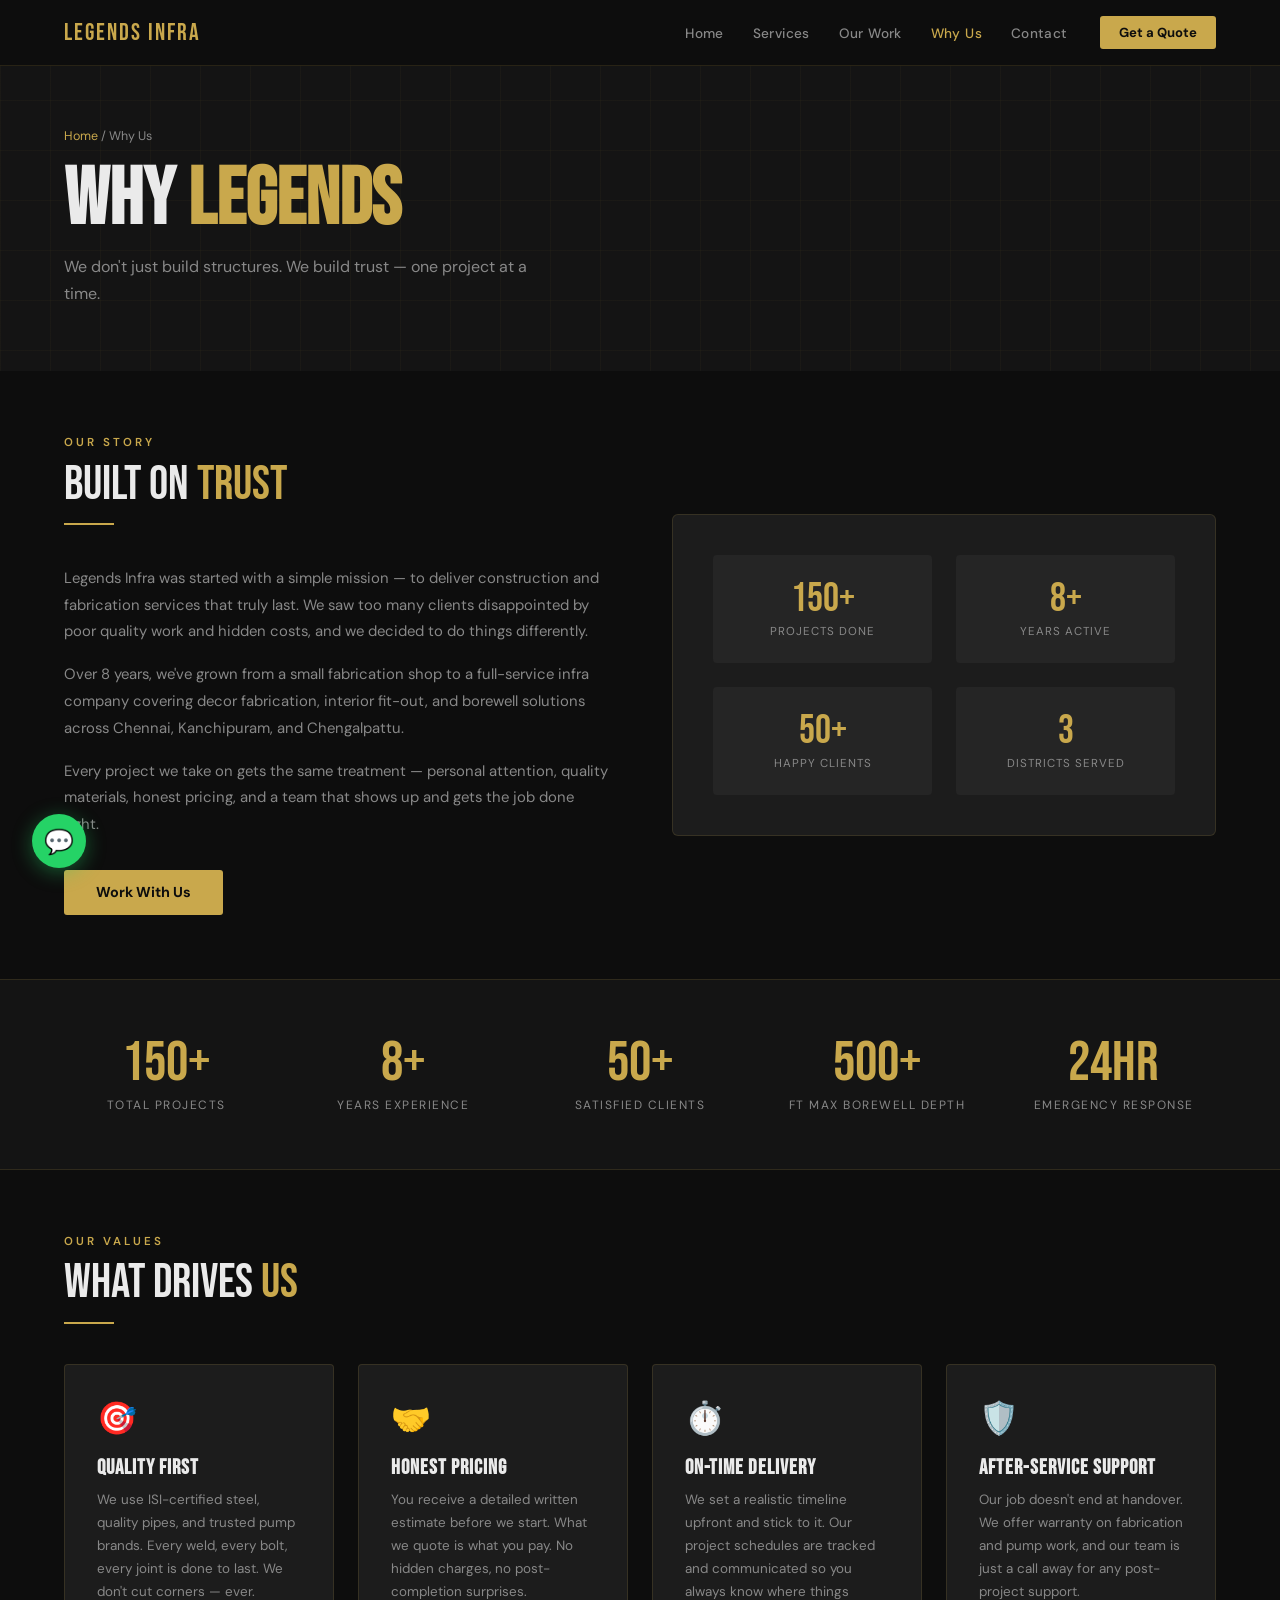
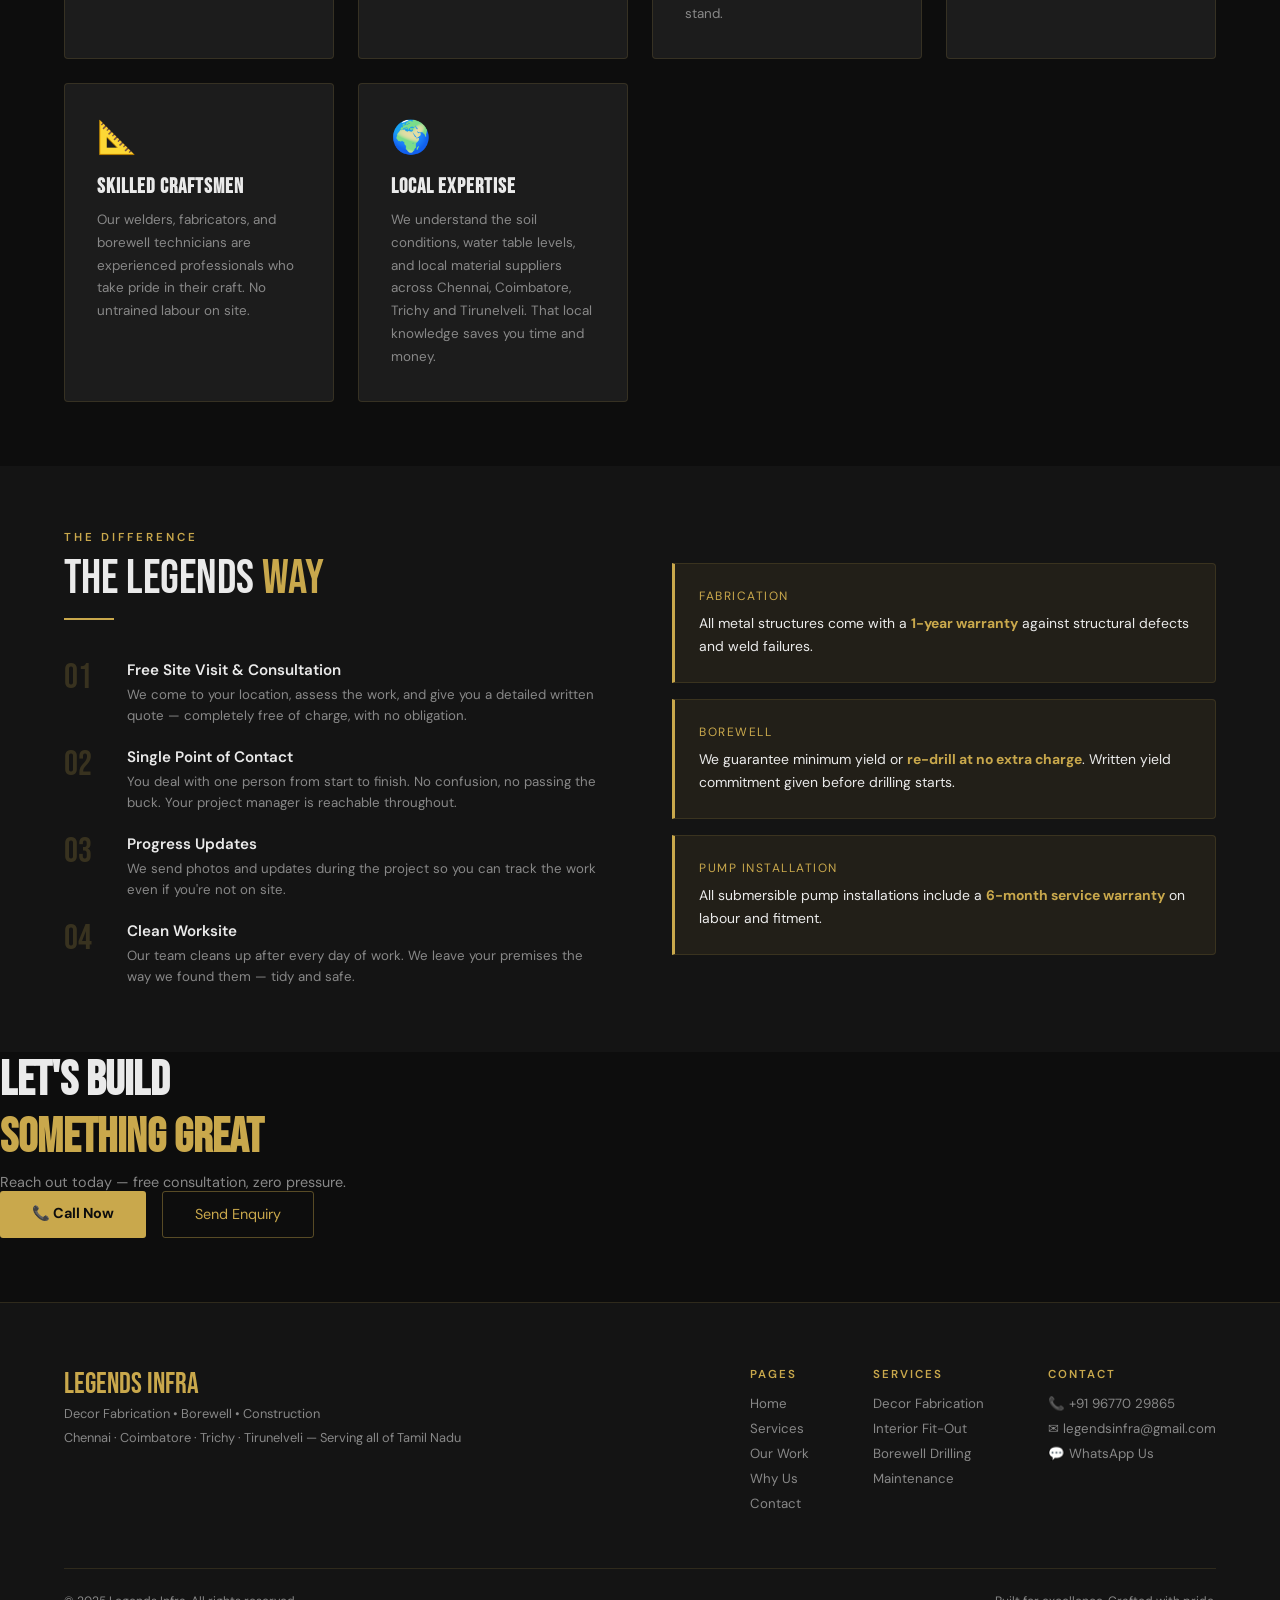
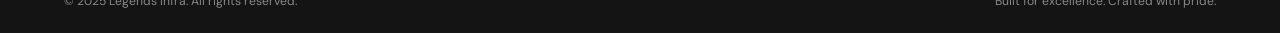
==== about.html @ a6a4c2f5 "Add files via upload" ====
<!DOCTYPE html>
<html lang="en">
<head>
<meta charset="UTF-8"/>
<meta name="viewport" content="width=device-width,initial-scale=1.0"/>
<title>Why Us – Legends Infra</title>
<link rel="stylesheet" href="style.css"/>
<style>
.story-grid { display:grid;grid-template-columns:1fr 1fr;gap:4rem;align-items:center; }
.story-text p { font-size:.93rem;color:var(--muted);line-height:1.8;margin-bottom:1rem; }
.stats-band { background:var(--dark2);border-top:1px solid var(--border);border-bottom:1px solid var(--border);padding:3.5rem 5%; }
.stats-row { display:grid;grid-template-columns:repeat(auto-fit,minmax(160px,1fr));gap:2rem; }
.stat-box { text-align:center; }
.stat-box .num { font-family:'Bebas Neue',sans-serif;font-size:3.5rem;color:var(--gold);line-height:1; }
.stat-box .lbl { font-size:.75rem;color:var(--muted);text-transform:uppercase;letter-spacing:1.5px;margin-top:.3rem; }
.values-grid { display:grid;grid-template-columns:repeat(auto-fit,minmax(240px,1fr));gap:1.5rem; }
.value-card { background:var(--dark3);border:1px solid var(--border);border-radius:4px;padding:2rem; }
.value-icon { font-size:2rem;margin-bottom:1rem; }
.value-card h3 { font-family:'Bebas Neue',sans-serif;font-size:1.3rem;letter-spacing:1px;margin-bottom:.6rem; }
.value-card p { font-size:.84rem;color:var(--muted);line-height:1.7; }
.features-list { display:grid;gap:1.2rem; }
.feat-row { display:flex;gap:1.2rem;align-items:flex-start; }
.feat-num { font-family:'Bebas Neue',sans-serif;font-size:2.2rem;color:rgba(201,168,76,.2);line-height:1;min-width:44px; }
.feat-text h4 { font-size:.95rem;font-weight:600;margin-bottom:.25rem; }
.feat-text p { font-size:.83rem;color:var(--muted);line-height:1.65; }
.story-visual { background:var(--dark3);border:1px solid var(--border);padding:2.5rem;border-radius:6px;display:grid;grid-template-columns:1fr 1fr;gap:1.5rem; }
.metric-block { background:var(--dark4);border-radius:4px;padding:1.5rem 1rem;text-align:center; }
.metric-block .m-num { font-family:'Bebas Neue',sans-serif;font-size:2.5rem;color:var(--gold);line-height:1; }
.metric-block .m-lbl { font-size:.72rem;color:var(--muted);text-transform:uppercase;letter-spacing:1px;margin-top:.3rem; }
.team-grid { display:grid;grid-template-columns:repeat(auto-fit,minmax(200px,1fr));gap:1.5rem; }
.team-card { background:var(--dark3);border:1px solid var(--border);padding:2rem;border-radius:4px;text-align:center; }
.team-av { width:60px;height:60px;border-radius:50%;background:rgba(201,168,76,.15);display:flex;align-items:center;justify-content:center;font-size:1.6rem;margin:0 auto 1rem; }
.team-card h3 { font-size:.95rem;font-weight:600;margin-bottom:.2rem; }
.team-card p { font-size:.8rem;color:var(--muted); }
@media(max-width:768px) {
  .story-grid { grid-template-columns:1fr; }
}
</style>
</head>
<body>
<div class="page-banner">
  <div class="page-banner-content reveal">
    <div class="breadcrumb"><a href="index.html">Home</a> / Why Us</div>
    <h1>WHY <span>LEGENDS</span></h1>
    <p>We don't just build structures. We build trust — one project at a time.</p>
  </div>
</div>

<!-- STORY -->
<section>
  <div class="story-grid reveal">
    <div class="story-text">
      <div class="section-label">Our Story</div>
      <div class="section-title">BUILT ON <span>TRUST</span></div>
      <div class="divider"></div>
      <p>Legends Infra was started with a simple mission — to deliver construction and fabrication services that truly last. We saw too many clients disappointed by poor quality work and hidden costs, and we decided to do things differently.</p>
      <p>Over 8 years, we've grown from a small fabrication shop to a full-service infra company covering decor fabrication, interior fit-out, and borewell solutions across Chennai, Kanchipuram, and Chengalpattu.</p>
      <p>Every project we take on gets the same treatment — personal attention, quality materials, honest pricing, and a team that shows up and gets the job done right.</p>
      <a href="contact.html" class="btn-gold" style="margin-top:1rem">Work With Us</a>
    </div>
    <div class="story-visual">
      <div class="metric-block"><div class="m-num">150+</div><div class="m-lbl">Projects Done</div></div>
      <div class="metric-block"><div class="m-num">8+</div><div class="m-lbl">Years Active</div></div>
      <div class="metric-block"><div class="m-num">50+</div><div class="m-lbl">Happy Clients</div></div>
      <div class="metric-block"><div class="m-num">3</div><div class="m-lbl">Districts Served</div></div>
    </div>
  </div>
</section>

<!-- STATS BAND -->
<div class="stats-band reveal">
  <div class="stats-row">
    <div class="stat-box"><div class="num">150+</div><div class="lbl">Total Projects</div></div>
    <div class="stat-box"><div class="num">8+</div><div class="lbl">Years Experience</div></div>
    <div class="stat-box"><div class="num">50+</div><div class="lbl">Satisfied Clients</div></div>
    <div class="stat-box"><div class="num">500+</div><div class="lbl">Ft Max Borewell Depth</div></div>
    <div class="stat-box"><div class="num">24hr</div><div class="lbl">Emergency Response</div></div>
  </div>
</div>

<!-- VALUES -->
<section>
  <div class="reveal">
    <div class="section-label">Our Values</div>
    <div class="section-title">WHAT DRIVES <span>US</span></div>
    <div class="divider"></div>
  </div>
  <div class="values-grid reveal">
    <div class="value-card">
      <div class="value-icon">🎯</div>
      <h3>Quality First</h3>
      <p>We use ISI-certified steel, quality pipes, and trusted pump brands. Every weld, every bolt, every joint is done to last. We don't cut corners — ever.</p>
    </div>
    <div class="value-card">
      <div class="value-icon">🤝</div>
      <h3>Honest Pricing</h3>
      <p>You receive a detailed written estimate before we start. What we quote is what you pay. No hidden charges, no post-completion surprises.</p>
    </div>
    <div class="value-card">
      <div class="value-icon">⏱️</div>
      <h3>On-Time Delivery</h3>
      <p>We set a realistic timeline upfront and stick to it. Our project schedules are tracked and communicated so you always know where things stand.</p>
    </div>
    <div class="value-card">
      <div class="value-icon">🛡️</div>
      <h3>After-Service Support</h3>
      <p>Our job doesn't end at handover. We offer warranty on fabrication and pump work, and our team is just a call away for any post-project support.</p>
    </div>
    <div class="value-card">
      <div class="value-icon">📐</div>
      <h3>Skilled Craftsmen</h3>
      <p>Our welders, fabricators, and borewell technicians are experienced professionals who take pride in their craft. No untrained labour on site.</p>
    </div>
    <div class="value-card">
      <div class="value-icon">🌍</div>
      <h3>Local Expertise</h3>
      <p>We understand the soil conditions, water table levels, and local material suppliers across Chennai, Coimbatore, Trichy and Tirunelveli. That local knowledge saves you time and money.</p>
    </div>
  </div>
</section>

<!-- WHY US NUMBERED -->
<section style="background:var(--dark2)">
  <div class="story-grid reveal">
    <div>
      <div class="section-label">The Difference</div>
      <div class="section-title">THE LEGENDS <span>WAY</span></div>
      <div class="divider"></div>
      <div class="features-list">
        <div class="feat-row"><div class="feat-num">01</div><div class="feat-text"><h4>Free Site Visit & Consultation</h4><p>We come to your location, assess the work, and give you a detailed written quote — completely free of charge, with no obligation.</p></div></div>
        <div class="feat-row"><div class="feat-num">02</div><div class="feat-text"><h4>Single Point of Contact</h4><p>You deal with one person from start to finish. No confusion, no passing the buck. Your project manager is reachable throughout.</p></div></div>
        <div class="feat-row"><div class="feat-num">03</div><div class="feat-text"><h4>Progress Updates</h4><p>We send photos and updates during the project so you can track the work even if you're not on site.</p></div></div>
        <div class="feat-row"><div class="feat-num">04</div><div class="feat-text"><h4>Clean Worksite</h4><p>Our team cleans up after every day of work. We leave your premises the way we found them — tidy and safe.</p></div></div>
      </div>
    </div>
    <div style="display:flex;flex-direction:column;gap:1rem;justify-content:center">
      <div style="background:rgba(201,168,76,.08);border:1px solid var(--border);border-left:3px solid var(--gold);padding:1.5rem;border-radius:0 4px 4px 0">
        <div style="font-size:.75rem;color:var(--gold);text-transform:uppercase;letter-spacing:1.5px;margin-bottom:.5rem">Fabrication</div>
        <p style="font-size:.87rem;color:var(--text);line-height:1.65">All metal structures come with a <strong style="color:var(--gold)">1-year warranty</strong> against structural defects and weld failures.</p>
      </div>
      <div style="background:rgba(201,168,76,.08);border:1px solid var(--border);border-left:3px solid var(--gold);padding:1.5rem;border-radius:0 4px 4px 0">
        <div style="font-size:.75rem;color:var(--gold);text-transform:uppercase;letter-spacing:1.5px;margin-bottom:.5rem">Borewell</div>
        <p style="font-size:.87rem;color:var(--text);line-height:1.65">We guarantee minimum yield or <strong style="color:var(--gold)">re-drill at no extra charge</strong>. Written yield commitment given before drilling starts.</p>
      </div>
      <div style="background:rgba(201,168,76,.08);border:1px solid var(--border);border-left:3px solid var(--gold);padding:1.5rem;border-radius:0 4px 4px 0">
        <div style="font-size:.75rem;color:var(--gold);text-transform:uppercase;letter-spacing:1.5px;margin-bottom:.5rem">Pump Installation</div>
        <p style="font-size:.87rem;color:var(--text);line-height:1.65">All submersible pump installations include a <strong style="color:var(--gold)">6-month service warranty</strong> on labour and fitment.</p>
      </div>
    </div>
  </div>
</section>

<div class="cta-band reveal">
  <div>
    <h2 style="font-family:'Bebas Neue',sans-serif;font-size:clamp(1.8rem,4vw,3rem)">LET'S BUILD<br><span style="color:var(--gold)">SOMETHING GREAT</span></h2>
    <p style="font-size:.9rem;color:var(--muted);margin-top:.4rem">Reach out today — free consultation, zero pressure.</p>
  </div>
  <div style="display:flex;gap:1rem;flex-wrap:wrap">
    <a href="tel:+919677029865" class="btn-gold">📞 Call Now</a>
    <a href="contact.html" class="btn-outline">Send Enquiry</a>
  </div>
</div>

<a href="https://wa.me/919677029865" class="wa-float" target="_blank">💬</a>
<script src="shared.js"></script>
</body>
</html>
---- style.css ----
/* style.css – Legends Infra shared styles */
@import url('https://fonts.googleapis.com/css2?family=Bebas+Neue&family=DM+Sans:wght@300;400;500;600&display=swap');

:root {
  --gold: #C9A84C;
  --gold-l: #F0D080;
  --dark: #0D0D0D;
  --dark2: #141414;
  --dark3: #1C1C1C;
  --dark4: #252525;
  --text: #EAEAEA;
  --muted: #888;
  --border: rgba(201,168,76,0.15);
  --border-h: rgba(201,168,76,0.4);
}

* { margin:0; padding:0; box-sizing:border-box; }
html { scroll-behavior:smooth; }
body { background:var(--dark); color:var(--text); font-family:'DM Sans',sans-serif; overflow-x:hidden; }

/* NAV */
nav {
  position:fixed; top:0; left:0; right:0; z-index:200;
  display:flex; align-items:center; gap:2rem;
  padding:1rem 5%;
  background:rgba(13,13,13,0.95);
  backdrop-filter:blur(12px);
  border-bottom:1px solid var(--border);
}
.nav-logo { font-family:'Bebas Neue',sans-serif; font-size:1.5rem; color:var(--gold); letter-spacing:2px; text-decoration:none; margin-right:auto; }
.nav-links { display:flex; gap:1.8rem; list-style:none; }
.nav-links a { color:var(--muted); text-decoration:none; font-size:0.85rem; font-weight:500; letter-spacing:0.4px; transition:color .3s; }
.nav-links a:hover, .nav-links a.active { color:var(--gold); }
.nav-cta { background:var(--gold); color:var(--dark); padding:.5rem 1.2rem; border-radius:3px; font-size:0.82rem; font-weight:700; text-decoration:none; white-space:nowrap; transition:background .3s; }
.nav-cta:hover { background:var(--gold-l); }
.hamburger { display:none; background:none; border:none; color:var(--gold); font-size:1.4rem; cursor:pointer; margin-left:auto; }

/* FOOTER */
footer { background:var(--dark2); border-top:1px solid var(--border); padding:4rem 5% 1.5rem; margin-top:4rem; }
.footer-inner { display:flex; justify-content:space-between; flex-wrap:wrap; gap:3rem; margin-bottom:3rem; }
.footer-logo { font-family:'Bebas Neue',sans-serif; font-size:1.8rem; color:var(--gold); }
.footer-tagline { font-size:0.8rem; color:var(--muted); margin-top:.2rem; }
.footer-cols { display:flex; gap:4rem; flex-wrap:wrap; }
.footer-col-title { font-size:0.72rem; color:var(--gold); text-transform:uppercase; letter-spacing:2px; margin-bottom:.8rem; font-weight:600; }
.footer-cols a { display:block; color:var(--muted); text-decoration:none; font-size:0.83rem; margin-bottom:.5rem; transition:color .3s; }
.footer-cols a:hover { color:var(--gold); }
.footer-bottom { border-top:1px solid var(--border); padding-top:1.5rem; display:flex; justify-content:space-between; flex-wrap:wrap; gap:.5rem; }
.footer-bottom span { font-size:0.76rem; color:var(--muted); }

/* PAGE HERO BANNER */
.page-banner {
  min-height:40vh; display:flex; flex-direction:column; justify-content:center;
  padding:8rem 5% 4rem;
  position:relative; overflow:hidden;
  background:var(--dark2);
}
.page-banner::before {
  content:''; position:absolute; inset:0;
  background-image:linear-gradient(rgba(201,168,76,.04) 1px,transparent 1px),
                   linear-gradient(90deg,rgba(201,168,76,.04) 1px,transparent 1px);
  background-size:50px 50px;
}
.page-banner-content { position:relative; z-index:1; }
.breadcrumb { font-size:0.78rem; color:var(--muted); margin-bottom:1rem; }
.breadcrumb a { color:var(--gold); text-decoration:none; }
.breadcrumb a:hover { text-decoration:underline; }
.page-banner h1 { font-family:'Bebas Neue',sans-serif; font-size:clamp(2.5rem,7vw,5rem); line-height:1; }
.page-banner h1 span { color:var(--gold); }
.page-banner p { font-size:1rem; color:var(--muted); margin-top:.8rem; max-width:500px; line-height:1.7; }

/* SECTIONS */
section { padding:4rem 5%; }
.section-label { font-size:.72rem; color:var(--gold); text-transform:uppercase; letter-spacing:3px; font-weight:600; margin-bottom:.6rem; }
.section-title { font-family:'Bebas Neue',sans-serif; font-size:clamp(1.8rem,4vw,3rem); line-height:1.05; margin-bottom:.8rem; }
.section-title span { color:var(--gold); }
.divider { width:50px; height:2px; background:var(--gold); margin-bottom:2.5rem; }

/* REVEAL ANIMATION */
.reveal { opacity:0; transform:translateY(28px); transition:opacity .6s ease,transform .6s ease; }
.reveal.visible { opacity:1; transform:translateY(0); }

/* BUTTONS */
.btn-gold { display:inline-block; background:var(--gold); color:var(--dark); padding:.85rem 2rem; border-radius:3px; font-size:.9rem; font-weight:700; text-decoration:none; transition:all .3s; }
.btn-gold:hover { background:var(--gold-l); transform:translateY(-2px); }
.btn-outline { display:inline-block; border:1px solid var(--border-h); color:var(--gold); padding:.85rem 2rem; border-radius:3px; font-size:.9rem; text-decoration:none; transition:all .3s; }
.btn-outline:hover { background:rgba(201,168,76,.08); }

/* FORM ELEMENTS */
.form-group { display:grid; gap:.4rem; }
.form-group label { font-size:.75rem; color:var(--muted); text-transform:uppercase; letter-spacing:1px; }
.form-group input,.form-group select,.form-group textarea {
  background:var(--dark3); border:1px solid var(--border);
  color:var(--text); padding:.8rem 1rem; border-radius:3px;
  font-size:.9rem; font-family:'DM Sans',sans-serif; outline:none;
  transition:border-color .3s; width:100%;
}
.form-group input:focus,.form-group select:focus,.form-group textarea:focus { border-color:var(--gold); }
.form-group textarea { height:120px; resize:vertical; }
.form-group select option { background:var(--dark3); }

/* TOAST */
.toast {
  position:fixed; bottom:2rem; right:2rem; z-index:999;
  background:var(--gold); color:var(--dark); padding:1rem 1.5rem;
  border-radius:4px; font-weight:600; font-size:.88rem;
  transform:translateY(100px); opacity:0;
  transition:all .4s; pointer-events:none;
}
.toast.show { transform:translateY(0); opacity:1; }

/* WHATSAPP FLOAT */
.wa-float {
  position:fixed; bottom:2rem; left:2rem; z-index:300;
  background:#25D366; color:#fff; width:54px; height:54px;
  border-radius:50%; display:flex; align-items:center; justify-content:center;
  font-size:1.5rem; text-decoration:none; box-shadow:0 4px 20px rgba(37,211,102,.4);
  transition:transform .3s;
}
.wa-float:hover { transform:scale(1.1); }

/* RESPONSIVE */
@media(max-width:768px) {
  .nav-links { display:none; flex-direction:column; gap:0; position:absolute; top:100%; left:0; right:0; background:var(--dark); border-bottom:1px solid var(--border); padding:1rem 5%; }
  .nav-links.open { display:flex; }
  .hamburger { display:block; }
  .nav-cta { display:none; }
  .footer-cols { gap:2rem; }
  .footer-inner { flex-direction:column; }
}
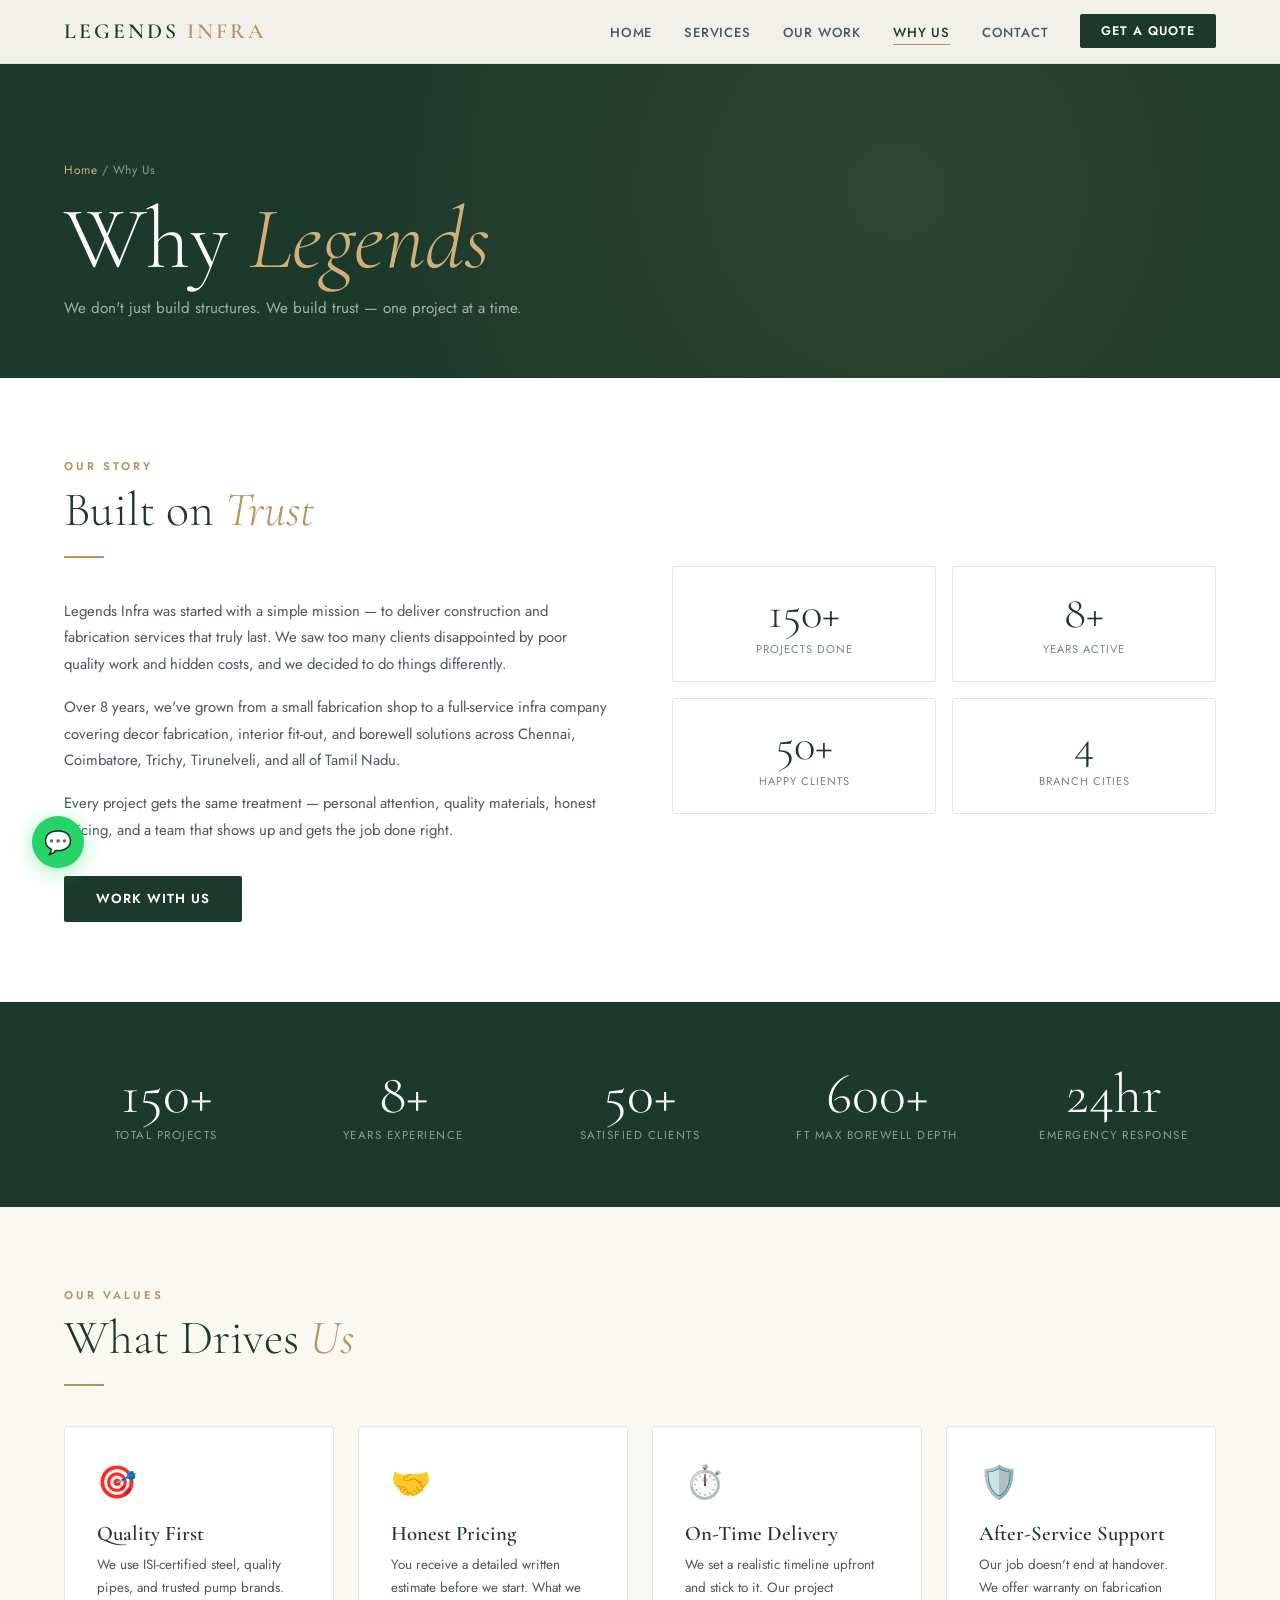
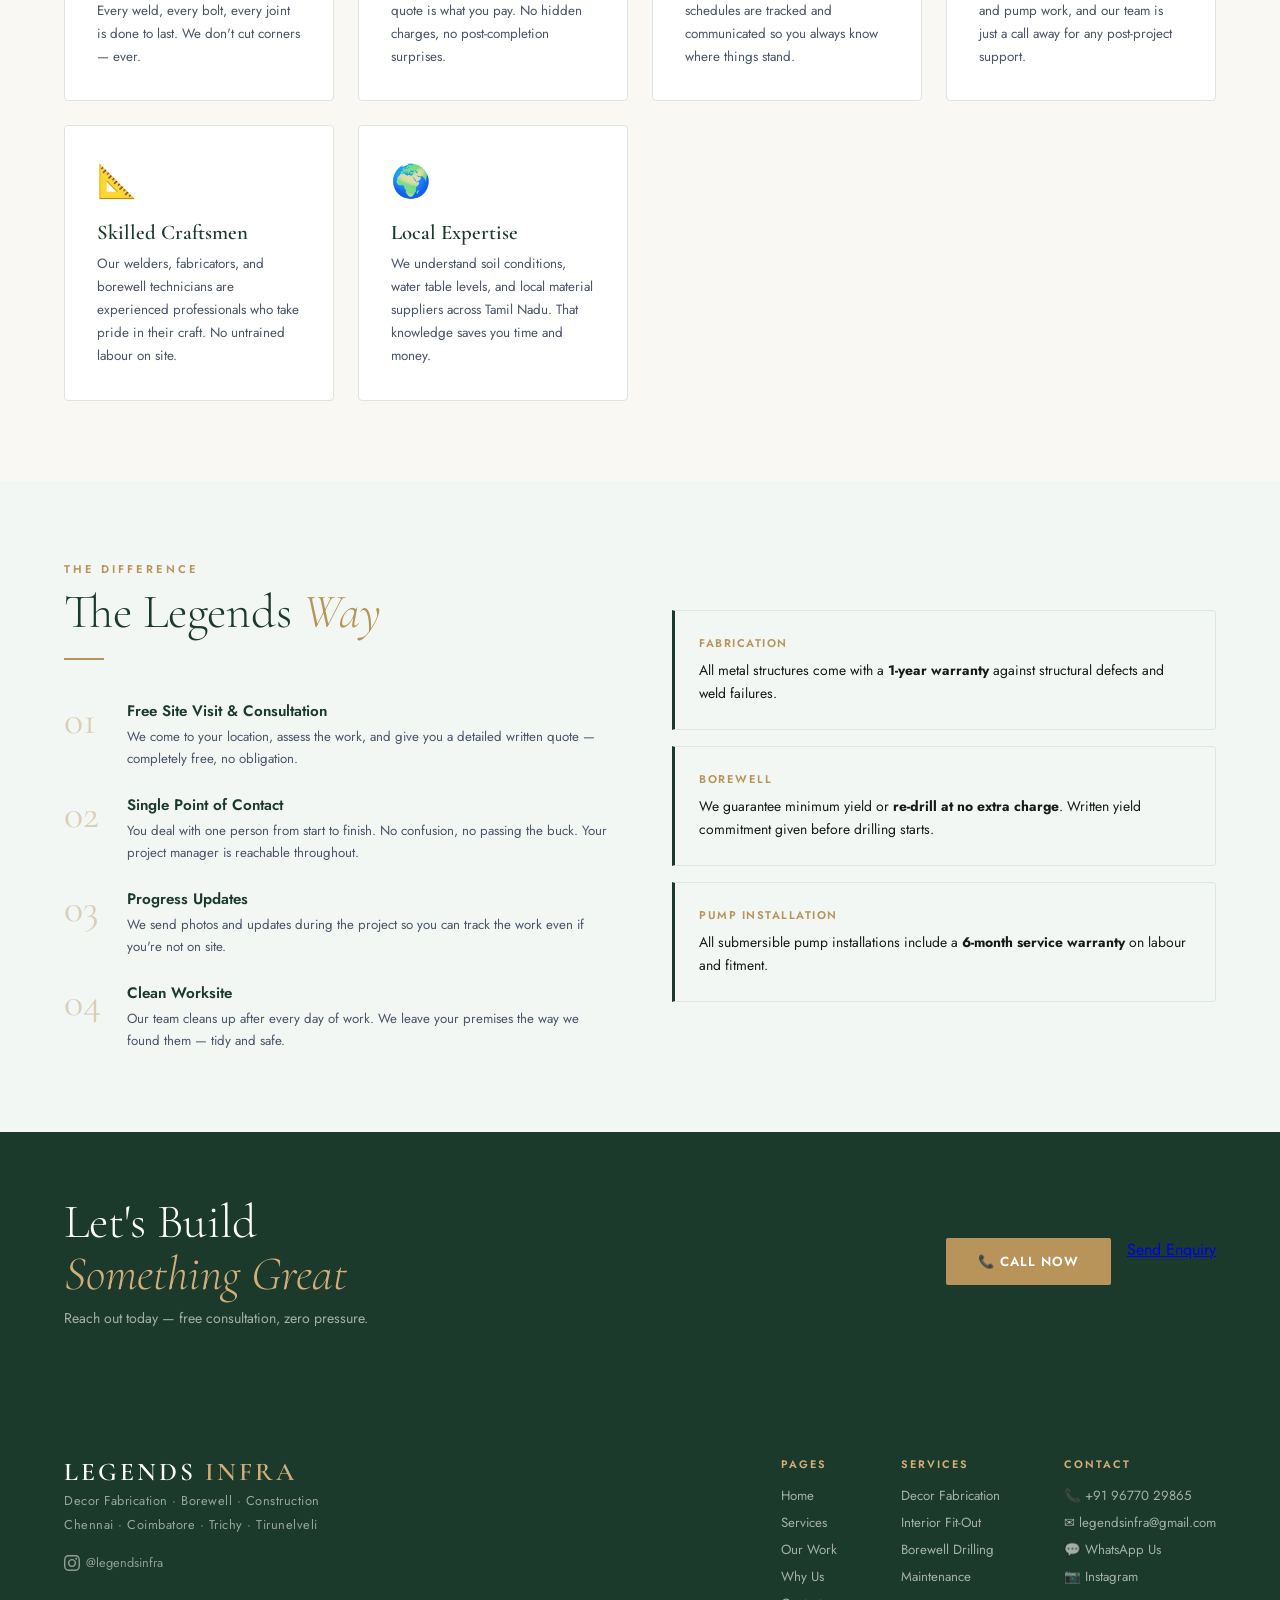
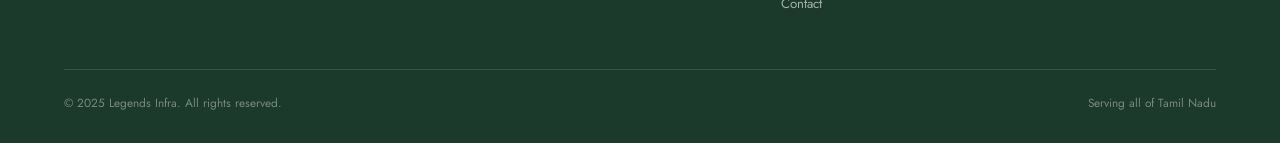
==== commit f3594e1d: "Add files via upload" ====
--- a/about.html
+++ b/about.html
@@ -6,63 +6,59 @@
 <title>Why Us – Legends Infra</title>
 <link rel="stylesheet" href="style.css"/>
 <style>
-.story-grid { display:grid;grid-template-columns:1fr 1fr;gap:4rem;align-items:center; }
-.story-text p { font-size:.93rem;color:var(--muted);line-height:1.8;margin-bottom:1rem; }
-.stats-band { background:var(--dark2);border-top:1px solid var(--border);border-bottom:1px solid var(--border);padding:3.5rem 5%; }
-.stats-row { display:grid;grid-template-columns:repeat(auto-fit,minmax(160px,1fr));gap:2rem; }
-.stat-box { text-align:center; }
-.stat-box .num { font-family:'Bebas Neue',sans-serif;font-size:3.5rem;color:var(--gold);line-height:1; }
-.stat-box .lbl { font-size:.75rem;color:var(--muted);text-transform:uppercase;letter-spacing:1.5px;margin-top:.3rem; }
-.values-grid { display:grid;grid-template-columns:repeat(auto-fit,minmax(240px,1fr));gap:1.5rem; }
-.value-card { background:var(--dark3);border:1px solid var(--border);border-radius:4px;padding:2rem; }
-.value-icon { font-size:2rem;margin-bottom:1rem; }
-.value-card h3 { font-family:'Bebas Neue',sans-serif;font-size:1.3rem;letter-spacing:1px;margin-bottom:.6rem; }
-.value-card p { font-size:.84rem;color:var(--muted);line-height:1.7; }
-.features-list { display:grid;gap:1.2rem; }
-.feat-row { display:flex;gap:1.2rem;align-items:flex-start; }
-.feat-num { font-family:'Bebas Neue',sans-serif;font-size:2.2rem;color:rgba(201,168,76,.2);line-height:1;min-width:44px; }
-.feat-text h4 { font-size:.95rem;font-weight:600;margin-bottom:.25rem; }
-.feat-text p { font-size:.83rem;color:var(--muted);line-height:1.65; }
-.story-visual { background:var(--dark3);border:1px solid var(--border);padding:2.5rem;border-radius:6px;display:grid;grid-template-columns:1fr 1fr;gap:1.5rem; }
-.metric-block { background:var(--dark4);border-radius:4px;padding:1.5rem 1rem;text-align:center; }
-.metric-block .m-num { font-family:'Bebas Neue',sans-serif;font-size:2.5rem;color:var(--gold);line-height:1; }
-.metric-block .m-lbl { font-size:.72rem;color:var(--muted);text-transform:uppercase;letter-spacing:1px;margin-top:.3rem; }
-.team-grid { display:grid;grid-template-columns:repeat(auto-fit,minmax(200px,1fr));gap:1.5rem; }
-.team-card { background:var(--dark3);border:1px solid var(--border);padding:2rem;border-radius:4px;text-align:center; }
-.team-av { width:60px;height:60px;border-radius:50%;background:rgba(201,168,76,.15);display:flex;align-items:center;justify-content:center;font-size:1.6rem;margin:0 auto 1rem; }
-.team-card h3 { font-size:.95rem;font-weight:600;margin-bottom:.2rem; }
-.team-card p { font-size:.8rem;color:var(--muted); }
-@media(max-width:768px) {
-  .story-grid { grid-template-columns:1fr; }
-}
+.story-grid { display:grid; grid-template-columns:1fr 1fr; gap:4rem; align-items:center; }
+.story-text p { font-size:.93rem; color:var(--text-m); line-height:1.8; margin-bottom:1rem; }
+.stats-band { background:var(--green); padding:4rem 5%; }
+.stats-band .stat-box .num { color:#fff; }
+.stats-band .stat-box .lbl { color:rgba(255,255,255,.5); }
+.values-grid { display:grid; grid-template-columns:repeat(auto-fit,minmax(240px,1fr)); gap:1.5rem; }
+.value-card { background:#fff; border:1px solid var(--border); border-radius:4px; padding:2rem; transition:box-shadow .3s; }
+.value-card:hover { box-shadow:var(--shadow); }
+.value-icon { font-size:2rem; margin-bottom:1rem; }
+.value-card h3 { font-family:'Cormorant Garamond',serif; font-size:1.3rem; font-weight:600; color:var(--green); margin-bottom:.5rem; }
+.value-card p { font-size:.84rem; color:var(--text-m); line-height:1.7; }
+.metric-block { background:#fff; border:1px solid var(--border); border-radius:4px; padding:1.5rem 1rem; text-align:center; }
+.metric-block .m-num { font-family:'Cormorant Garamond',serif; font-size:2.8rem; font-weight:300; color:var(--green); line-height:1; }
+.metric-block .m-lbl { font-size:.7rem; color:var(--text-l); text-transform:uppercase; letter-spacing:1px; margin-top:.3rem; }
+.story-visual { display:grid; grid-template-columns:1fr 1fr; gap:1rem; }
+.feat-row { display:flex; gap:1.2rem; align-items:flex-start; }
+.feat-num { font-family:'Cormorant Garamond',serif; font-size:2.5rem; color:var(--brass); opacity:.4; line-height:1; min-width:44px; }
+.feat-text h4 { font-size:.95rem; font-weight:600; color:var(--green); margin-bottom:.25rem; }
+.feat-text p { font-size:.83rem; color:var(--text-m); line-height:1.65; }
+.features-list { display:grid; gap:1.5rem; }
+.warranty-card { background:var(--green-tint); border:1px solid var(--border); border-left:3px solid var(--green); padding:1.5rem; border-radius:0 4px 4px 0; }
+.warranty-card .w-label { font-size:.7rem; color:var(--brass); text-transform:uppercase; letter-spacing:1.5px; margin-bottom:.5rem; font-weight:600; }
+.warranty-card p { font-size:.87rem; color:var(--text); line-height:1.65; }
+@media(max-width:768px) { .story-grid { grid-template-columns:1fr; } }
 </style>
 </head>
 <body>
+
 <div class="page-banner">
   <div class="page-banner-content reveal">
     <div class="breadcrumb"><a href="index.html">Home</a> / Why Us</div>
-    <h1>WHY <span>LEGENDS</span></h1>
+    <h1>Why <em>Legends</em></h1>
     <p>We don't just build structures. We build trust — one project at a time.</p>
   </div>
 </div>
 
 <!-- STORY -->
-<section>
+<section style="background:#fff;">
   <div class="story-grid reveal">
     <div class="story-text">
       <div class="section-label">Our Story</div>
-      <div class="section-title">BUILT ON <span>TRUST</span></div>
+      <div class="section-title">Built on <em>Trust</em></div>
       <div class="divider"></div>
       <p>Legends Infra was started with a simple mission — to deliver construction and fabrication services that truly last. We saw too many clients disappointed by poor quality work and hidden costs, and we decided to do things differently.</p>
-      <p>Over 8 years, we've grown from a small fabrication shop to a full-service infra company covering decor fabrication, interior fit-out, and borewell solutions across Chennai, Kanchipuram, and Chengalpattu.</p>
-      <p>Every project we take on gets the same treatment — personal attention, quality materials, honest pricing, and a team that shows up and gets the job done right.</p>
-      <a href="contact.html" class="btn-gold" style="margin-top:1rem">Work With Us</a>
+      <p>Over 8 years, we've grown from a small fabrication shop to a full-service infra company covering decor fabrication, interior fit-out, and borewell solutions across Chennai, Coimbatore, Trichy, Tirunelveli, and all of Tamil Nadu.</p>
+      <p>Every project gets the same treatment — personal attention, quality materials, honest pricing, and a team that shows up and gets the job done right.</p>
+      <a href="contact.html" class="btn-primary" style="margin-top:1rem">Work With Us</a>
     </div>
     <div class="story-visual">
       <div class="metric-block"><div class="m-num">150+</div><div class="m-lbl">Projects Done</div></div>
       <div class="metric-block"><div class="m-num">8+</div><div class="m-lbl">Years Active</div></div>
       <div class="metric-block"><div class="m-num">50+</div><div class="m-lbl">Happy Clients</div></div>
-      <div class="metric-block"><div class="m-num">3</div><div class="m-lbl">Districts Served</div></div>
+      <div class="metric-block"><div class="m-num">4</div><div class="m-lbl">Branch Cities</div></div>
     </div>
   </div>
 </section>
@@ -73,7 +69,7 @@
     <div class="stat-box"><div class="num">150+</div><div class="lbl">Total Projects</div></div>
     <div class="stat-box"><div class="num">8+</div><div class="lbl">Years Experience</div></div>
     <div class="stat-box"><div class="num">50+</div><div class="lbl">Satisfied Clients</div></div>
-    <div class="stat-box"><div class="num">500+</div><div class="lbl">Ft Max Borewell Depth</div></div>
+    <div class="stat-box"><div class="num">600+</div><div class="lbl">Ft Max Borewell Depth</div></div>
     <div class="stat-box"><div class="num">24hr</div><div class="lbl">Emergency Response</div></div>
   </div>
 </div>
@@ -82,82 +78,49 @@
 <section>
   <div class="reveal">
     <div class="section-label">Our Values</div>
-    <div class="section-title">WHAT DRIVES <span>US</span></div>
+    <div class="section-title">What Drives <em>Us</em></div>
     <div class="divider"></div>
   </div>
   <div class="values-grid reveal">
-    <div class="value-card">
-      <div class="value-icon">🎯</div>
-      <h3>Quality First</h3>
-      <p>We use ISI-certified steel, quality pipes, and trusted pump brands. Every weld, every bolt, every joint is done to last. We don't cut corners — ever.</p>
-    </div>
-    <div class="value-card">
-      <div class="value-icon">🤝</div>
-      <h3>Honest Pricing</h3>
-      <p>You receive a detailed written estimate before we start. What we quote is what you pay. No hidden charges, no post-completion surprises.</p>
-    </div>
-    <div class="value-card">
-      <div class="value-icon">⏱️</div>
-      <h3>On-Time Delivery</h3>
-      <p>We set a realistic timeline upfront and stick to it. Our project schedules are tracked and communicated so you always know where things stand.</p>
-    </div>
-    <div class="value-card">
-      <div class="value-icon">🛡️</div>
-      <h3>After-Service Support</h3>
-      <p>Our job doesn't end at handover. We offer warranty on fabrication and pump work, and our team is just a call away for any post-project support.</p>
-    </div>
-    <div class="value-card">
-      <div class="value-icon">📐</div>
-      <h3>Skilled Craftsmen</h3>
-      <p>Our welders, fabricators, and borewell technicians are experienced professionals who take pride in their craft. No untrained labour on site.</p>
-    </div>
-    <div class="value-card">
-      <div class="value-icon">🌍</div>
-      <h3>Local Expertise</h3>
-      <p>We understand the soil conditions, water table levels, and local material suppliers across Chennai, Coimbatore, Trichy and Tirunelveli. That local knowledge saves you time and money.</p>
-    </div>
+    <div class="value-card"><div class="value-icon">🎯</div><h3>Quality First</h3><p>We use ISI-certified steel, quality pipes, and trusted pump brands. Every weld, every bolt, every joint is done to last. We don't cut corners — ever.</p></div>
+    <div class="value-card"><div class="value-icon">🤝</div><h3>Honest Pricing</h3><p>You receive a detailed written estimate before we start. What we quote is what you pay. No hidden charges, no post-completion surprises.</p></div>
+    <div class="value-card"><div class="value-icon">⏱️</div><h3>On-Time Delivery</h3><p>We set a realistic timeline upfront and stick to it. Our project schedules are tracked and communicated so you always know where things stand.</p></div>
+    <div class="value-card"><div class="value-icon">🛡️</div><h3>After-Service Support</h3><p>Our job doesn't end at handover. We offer warranty on fabrication and pump work, and our team is just a call away for any post-project support.</p></div>
+    <div class="value-card"><div class="value-icon">📐</div><h3>Skilled Craftsmen</h3><p>Our welders, fabricators, and borewell technicians are experienced professionals who take pride in their craft. No untrained labour on site.</p></div>
+    <div class="value-card"><div class="value-icon">🌍</div><h3>Local Expertise</h3><p>We understand soil conditions, water table levels, and local material suppliers across Tamil Nadu. That knowledge saves you time and money.</p></div>
   </div>
 </section>
 
-<!-- WHY US NUMBERED -->
-<section style="background:var(--dark2)">
+<!-- THE LEGENDS WAY -->
+<section style="background:var(--green-tint);">
   <div class="story-grid reveal">
     <div>
       <div class="section-label">The Difference</div>
-      <div class="section-title">THE LEGENDS <span>WAY</span></div>
+      <div class="section-title">The Legends <em>Way</em></div>
       <div class="divider"></div>
       <div class="features-list">
-        <div class="feat-row"><div class="feat-num">01</div><div class="feat-text"><h4>Free Site Visit & Consultation</h4><p>We come to your location, assess the work, and give you a detailed written quote — completely free of charge, with no obligation.</p></div></div>
+        <div class="feat-row"><div class="feat-num">01</div><div class="feat-text"><h4>Free Site Visit & Consultation</h4><p>We come to your location, assess the work, and give you a detailed written quote — completely free, no obligation.</p></div></div>
         <div class="feat-row"><div class="feat-num">02</div><div class="feat-text"><h4>Single Point of Contact</h4><p>You deal with one person from start to finish. No confusion, no passing the buck. Your project manager is reachable throughout.</p></div></div>
         <div class="feat-row"><div class="feat-num">03</div><div class="feat-text"><h4>Progress Updates</h4><p>We send photos and updates during the project so you can track the work even if you're not on site.</p></div></div>
         <div class="feat-row"><div class="feat-num">04</div><div class="feat-text"><h4>Clean Worksite</h4><p>Our team cleans up after every day of work. We leave your premises the way we found them — tidy and safe.</p></div></div>
       </div>
     </div>
-    <div style="display:flex;flex-direction:column;gap:1rem;justify-content:center">
-      <div style="background:rgba(201,168,76,.08);border:1px solid var(--border);border-left:3px solid var(--gold);padding:1.5rem;border-radius:0 4px 4px 0">
-        <div style="font-size:.75rem;color:var(--gold);text-transform:uppercase;letter-spacing:1.5px;margin-bottom:.5rem">Fabrication</div>
-        <p style="font-size:.87rem;color:var(--text);line-height:1.65">All metal structures come with a <strong style="color:var(--gold)">1-year warranty</strong> against structural defects and weld failures.</p>
-      </div>
-      <div style="background:rgba(201,168,76,.08);border:1px solid var(--border);border-left:3px solid var(--gold);padding:1.5rem;border-radius:0 4px 4px 0">
-        <div style="font-size:.75rem;color:var(--gold);text-transform:uppercase;letter-spacing:1.5px;margin-bottom:.5rem">Borewell</div>
-        <p style="font-size:.87rem;color:var(--text);line-height:1.65">We guarantee minimum yield or <strong style="color:var(--gold)">re-drill at no extra charge</strong>. Written yield commitment given before drilling starts.</p>
-      </div>
-      <div style="background:rgba(201,168,76,.08);border:1px solid var(--border);border-left:3px solid var(--gold);padding:1.5rem;border-radius:0 4px 4px 0">
-        <div style="font-size:.75rem;color:var(--gold);text-transform:uppercase;letter-spacing:1.5px;margin-bottom:.5rem">Pump Installation</div>
-        <p style="font-size:.87rem;color:var(--text);line-height:1.65">All submersible pump installations include a <strong style="color:var(--gold)">6-month service warranty</strong> on labour and fitment.</p>
-      </div>
+    <div style="display:flex;flex-direction:column;gap:1rem;">
+      <div class="warranty-card"><div class="w-label">Fabrication</div><p>All metal structures come with a <strong>1-year warranty</strong> against structural defects and weld failures.</p></div>
+      <div class="warranty-card"><div class="w-label">Borewell</div><p>We guarantee minimum yield or <strong>re-drill at no extra charge</strong>. Written yield commitment given before drilling starts.</p></div>
+      <div class="warranty-card"><div class="w-label">Pump Installation</div><p>All submersible pump installations include a <strong>6-month service warranty</strong> on labour and fitment.</p></div>
     </div>
   </div>
 </section>
 
 <div class="cta-band reveal">
   <div>
-    <h2 style="font-family:'Bebas Neue',sans-serif;font-size:clamp(1.8rem,4vw,3rem)">LET'S BUILD<br><span style="color:var(--gold)">SOMETHING GREAT</span></h2>
-    <p style="font-size:.9rem;color:var(--muted);margin-top:.4rem">Reach out today — free consultation, zero pressure.</p>
+    <h2>Let's Build<br><em>Something Great</em></h2>
+    <p>Reach out today — free consultation, zero pressure.</p>
   </div>
-  <div style="display:flex;gap:1rem;flex-wrap:wrap">
-    <a href="tel:+919677029865" class="btn-gold">📞 Call Now</a>
-    <a href="contact.html" class="btn-outline">Send Enquiry</a>
+  <div class="cta-btns">
+    <a href="tel:+919677029865" class="btn-brass">📞 Call Now</a>
+    <a href="contact.html" class="btn-hero-outline">Send Enquiry</a>
   </div>
 </div>
 
--- a/style.css
+++ b/style.css
@@ -1,129 +1,319 @@
-/* style.css – Legends Infra shared styles */
-@import url('https://fonts.googleapis.com/css2?family=Bebas+Neue&family=DM+Sans:wght@300;400;500;600&display=swap');
+/* ═══════════════════════════════════════════════════════
+   LEGENDS INFRA v2 — Warm White + Deep Forest Green
+   Fonts: Cormorant Garamond (display) + Jost (body)
+═══════════════════════════════════════════════════════ */
+@import url('https://fonts.googleapis.com/css2?family=Cormorant+Garamond:ital,wght@0,300;0,400;0,600;0,700;1,300;1,400&family=Jost:wght@300;400;500;600;700&display=swap');
 
 :root {
-  --gold: #C9A84C;
-  --gold-l: #F0D080;
-  --dark: #0D0D0D;
-  --dark2: #141414;
-  --dark3: #1C1C1C;
-  --dark4: #252525;
-  --text: #EAEAEA;
-  --muted: #888;
-  --border: rgba(201,168,76,0.15);
-  --border-h: rgba(201,168,76,0.4);
-}
-
-* { margin:0; padding:0; box-sizing:border-box; }
+  --green:      #1B3A2C;
+  --green-m:    #2A5240;
+  --green-l:    #3D7057;
+  --green-pale: #EBF2EE;
+  --green-tint: #F2F7F4;
+  --cream:      #FAF8F3;
+  --brass:      #B8945A;
+  --brass-l:    #D4AE78;
+  --text:       #1A1A1A;
+  --text-m:     #4A5568;
+  --text-l:     #718096;
+  --border:     #DDE5E0;
+  --shadow:     0 4px 24px rgba(27,58,44,.08);
+  --shadow-m:   0 8px 40px rgba(27,58,44,.14);
+}
+
+*, *::before, *::after { margin:0; padding:0; box-sizing:border-box; }
 html { scroll-behavior:smooth; }
-body { background:var(--dark); color:var(--text); font-family:'DM Sans',sans-serif; overflow-x:hidden; }
-
-/* NAV */
+body { background:var(--cream); color:var(--text); font-family:'Jost',sans-serif; overflow-x:hidden; }
+
+/* ── TYPOGRAPHY ── */
+h1,h2,h3 { font-family:'Cormorant Garamond',serif; }
+.display { font-family:'Cormorant Garamond',serif; font-weight:300; line-height:1; }
+
+/* ── NAV ── */
 nav {
   position:fixed; top:0; left:0; right:0; z-index:200;
   display:flex; align-items:center; gap:2rem;
-  padding:1rem 5%;
-  background:rgba(13,13,13,0.95);
+  padding:.9rem 5%;
+  background:rgba(250,248,243,.96);
   backdrop-filter:blur(12px);
   border-bottom:1px solid var(--border);
-}
-.nav-logo { font-family:'Bebas Neue',sans-serif; font-size:1.5rem; color:var(--gold); letter-spacing:2px; text-decoration:none; margin-right:auto; }
-.nav-links { display:flex; gap:1.8rem; list-style:none; }
-.nav-links a { color:var(--muted); text-decoration:none; font-size:0.85rem; font-weight:500; letter-spacing:0.4px; transition:color .3s; }
-.nav-links a:hover, .nav-links a.active { color:var(--gold); }
-.nav-cta { background:var(--gold); color:var(--dark); padding:.5rem 1.2rem; border-radius:3px; font-size:0.82rem; font-weight:700; text-decoration:none; white-space:nowrap; transition:background .3s; }
-.nav-cta:hover { background:var(--gold-l); }
-.hamburger { display:none; background:none; border:none; color:var(--gold); font-size:1.4rem; cursor:pointer; margin-left:auto; }
-
-/* FOOTER */
-footer { background:var(--dark2); border-top:1px solid var(--border); padding:4rem 5% 1.5rem; margin-top:4rem; }
+  transition:box-shadow .3s;
+}
+nav.scrolled { box-shadow:var(--shadow); }
+.nav-logo {
+  font-family:'Cormorant Garamond',serif;
+  font-size:1.35rem; font-weight:600; letter-spacing:3px;
+  color:var(--green); text-decoration:none; margin-right:auto;
+  text-transform:uppercase;
+}
+.nav-logo span { color:var(--brass); }
+.nav-links { display:flex; gap:2rem; list-style:none; }
+.nav-links a {
+  color:var(--text-m); text-decoration:none; font-size:.82rem;
+  font-weight:500; letter-spacing:.8px; text-transform:uppercase;
+  transition:color .3s; position:relative;
+}
+.nav-links a::after {
+  content:''; position:absolute; bottom:-3px; left:0; right:0;
+  height:1px; background:var(--brass); transform:scaleX(0);
+  transition:transform .3s; transform-origin:left;
+}
+.nav-links a:hover, .nav-links a.active { color:var(--green); }
+.nav-links a:hover::after, .nav-links a.active::after { transform:scaleX(1); }
+.nav-cta {
+  background:var(--green); color:#fff; padding:.5rem 1.3rem;
+  border-radius:2px; font-size:.78rem; font-weight:600;
+  text-decoration:none; letter-spacing:1px; text-transform:uppercase;
+  transition:background .3s;
+}
+.nav-cta:hover { background:var(--green-m); }
+.hamburger { display:none; background:none; border:none; color:var(--green); font-size:1.4rem; cursor:pointer; margin-left:auto; }
+
+/* ── FOOTER ── */
+footer {
+  background:var(--green); color:rgba(255,255,255,.85);
+  padding:4rem 5% 2rem;
+}
 .footer-inner { display:flex; justify-content:space-between; flex-wrap:wrap; gap:3rem; margin-bottom:3rem; }
-.footer-logo { font-family:'Bebas Neue',sans-serif; font-size:1.8rem; color:var(--gold); }
-.footer-tagline { font-size:0.8rem; color:var(--muted); margin-top:.2rem; }
+.footer-logo { font-family:'Cormorant Garamond',serif; font-size:1.6rem; font-weight:600; letter-spacing:3px; color:#fff; text-transform:uppercase; }
+.footer-logo span { color:var(--brass-l); }
+.footer-tagline { font-size:.8rem; color:rgba(255,255,255,.55); margin-top:.3rem; letter-spacing:.5px; }
 .footer-cols { display:flex; gap:4rem; flex-wrap:wrap; }
-.footer-col-title { font-size:0.72rem; color:var(--gold); text-transform:uppercase; letter-spacing:2px; margin-bottom:.8rem; font-weight:600; }
-.footer-cols a { display:block; color:var(--muted); text-decoration:none; font-size:0.83rem; margin-bottom:.5rem; transition:color .3s; }
-.footer-cols a:hover { color:var(--gold); }
-.footer-bottom { border-top:1px solid var(--border); padding-top:1.5rem; display:flex; justify-content:space-between; flex-wrap:wrap; gap:.5rem; }
-.footer-bottom span { font-size:0.76rem; color:var(--muted); }
-
-/* PAGE HERO BANNER */
+.footer-col-title { font-size:.68rem; color:var(--brass-l); text-transform:uppercase; letter-spacing:2px; margin-bottom:.9rem; font-weight:600; }
+.footer-cols a { display:block; color:rgba(255,255,255,.6); text-decoration:none; font-size:.83rem; margin-bottom:.5rem; transition:color .3s; }
+.footer-cols a:hover { color:#fff; }
+.footer-bottom { border-top:1px solid rgba(255,255,255,.12); padding-top:1.5rem; display:flex; justify-content:space-between; flex-wrap:wrap; gap:.5rem; }
+.footer-bottom span { font-size:.74rem; color:rgba(255,255,255,.4); }
+
+/* ── PAGE BANNER ── */
 .page-banner {
-  min-height:40vh; display:flex; flex-direction:column; justify-content:center;
-  padding:8rem 5% 4rem;
+  min-height:42vh; display:flex; flex-direction:column; justify-content:flex-end;
+  padding:7rem 5% 3.5rem; background:var(--green);
   position:relative; overflow:hidden;
-  background:var(--dark2);
 }
 .page-banner::before {
   content:''; position:absolute; inset:0;
-  background-image:linear-gradient(rgba(201,168,76,.04) 1px,transparent 1px),
-                   linear-gradient(90deg,rgba(201,168,76,.04) 1px,transparent 1px);
-  background-size:50px 50px;
+  background-image:radial-gradient(circle at 70% 50%, rgba(184,148,90,.12) 0%, transparent 60%);
 }
 .page-banner-content { position:relative; z-index:1; }
-.breadcrumb { font-size:0.78rem; color:var(--muted); margin-bottom:1rem; }
-.breadcrumb a { color:var(--gold); text-decoration:none; }
-.breadcrumb a:hover { text-decoration:underline; }
-.page-banner h1 { font-family:'Bebas Neue',sans-serif; font-size:clamp(2.5rem,7vw,5rem); line-height:1; }
-.page-banner h1 span { color:var(--gold); }
-.page-banner p { font-size:1rem; color:var(--muted); margin-top:.8rem; max-width:500px; line-height:1.7; }
-
-/* SECTIONS */
-section { padding:4rem 5%; }
-.section-label { font-size:.72rem; color:var(--gold); text-transform:uppercase; letter-spacing:3px; font-weight:600; margin-bottom:.6rem; }
-.section-title { font-family:'Bebas Neue',sans-serif; font-size:clamp(1.8rem,4vw,3rem); line-height:1.05; margin-bottom:.8rem; }
-.section-title span { color:var(--gold); }
-.divider { width:50px; height:2px; background:var(--gold); margin-bottom:2.5rem; }
-
-/* REVEAL ANIMATION */
-.reveal { opacity:0; transform:translateY(28px); transition:opacity .6s ease,transform .6s ease; }
+.breadcrumb { font-size:.75rem; color:rgba(255,255,255,.5); margin-bottom:1rem; letter-spacing:.5px; }
+.breadcrumb a { color:var(--brass-l); text-decoration:none; }
+.page-banner h1 { font-family:'Cormorant Garamond',serif; font-size:clamp(2.8rem,7vw,5.5rem); font-weight:300; color:#fff; line-height:1; }
+.page-banner h1 em { font-style:italic; color:var(--brass-l); }
+.page-banner p { font-size:.95rem; color:rgba(255,255,255,.6); margin-top:.8rem; max-width:480px; line-height:1.7; }
+
+/* ── SECTIONS ── */
+section { padding:5rem 5%; }
+.section-label { font-size:.7rem; color:var(--brass); text-transform:uppercase; letter-spacing:3px; font-weight:600; margin-bottom:.6rem; }
+.section-title { font-family:'Cormorant Garamond',serif; font-size:clamp(2rem,4vw,3rem); font-weight:300; line-height:1.1; color:var(--green); }
+.section-title em { font-style:italic; color:var(--brass); }
+.divider { width:40px; height:2px; background:var(--brass); margin:1.2rem 0 2.5rem; }
+
+/* ── BUTTONS ── */
+.btn-primary {
+  display:inline-flex; align-items:center; gap:.5rem;
+  background:var(--green); color:#fff; padding:.85rem 2rem;
+  border-radius:2px; font-size:.82rem; font-weight:600;
+  text-decoration:none; letter-spacing:1px; text-transform:uppercase;
+  transition:all .3s;
+}
+.btn-primary:hover { background:var(--green-m); transform:translateY(-2px); box-shadow:var(--shadow-m); }
+.btn-outline {
+  display:inline-flex; align-items:center; gap:.5rem;
+  border:1.5px solid var(--green); color:var(--green); padding:.85rem 2rem;
+  border-radius:2px; font-size:.82rem; font-weight:600;
+  text-decoration:none; letter-spacing:1px; text-transform:uppercase;
+  transition:all .3s;
+}
+.btn-outline:hover { background:var(--green); color:#fff; }
+.btn-brass {
+  display:inline-flex; align-items:center; gap:.5rem;
+  background:var(--brass); color:#fff; padding:.85rem 2rem;
+  border-radius:2px; font-size:.82rem; font-weight:600;
+  text-decoration:none; letter-spacing:1px; text-transform:uppercase;
+  transition:all .3s;
+}
+.btn-brass:hover { background:var(--brass-l); transform:translateY(-2px); }
+
+/* ── REVEAL ── */
+.reveal { opacity:0; transform:translateY(24px); transition:opacity .65s ease, transform .65s ease; }
 .reveal.visible { opacity:1; transform:translateY(0); }
 
-/* BUTTONS */
-.btn-gold { display:inline-block; background:var(--gold); color:var(--dark); padding:.85rem 2rem; border-radius:3px; font-size:.9rem; font-weight:700; text-decoration:none; transition:all .3s; }
-.btn-gold:hover { background:var(--gold-l); transform:translateY(-2px); }
-.btn-outline { display:inline-block; border:1px solid var(--border-h); color:var(--gold); padding:.85rem 2rem; border-radius:3px; font-size:.9rem; text-decoration:none; transition:all .3s; }
-.btn-outline:hover { background:rgba(201,168,76,.08); }
-
-/* FORM ELEMENTS */
+/* ── FORM ELEMENTS ── */
 .form-group { display:grid; gap:.4rem; }
-.form-group label { font-size:.75rem; color:var(--muted); text-transform:uppercase; letter-spacing:1px; }
-.form-group input,.form-group select,.form-group textarea {
-  background:var(--dark3); border:1px solid var(--border);
+.form-group label { font-size:.72rem; color:var(--text-m); text-transform:uppercase; letter-spacing:1px; font-weight:500; }
+.form-group input, .form-group select, .form-group textarea {
+  background:#fff; border:1.5px solid var(--border);
   color:var(--text); padding:.8rem 1rem; border-radius:3px;
-  font-size:.9rem; font-family:'DM Sans',sans-serif; outline:none;
+  font-size:.9rem; font-family:'Jost',sans-serif; outline:none;
   transition:border-color .3s; width:100%;
 }
-.form-group input:focus,.form-group select:focus,.form-group textarea:focus { border-color:var(--gold); }
+.form-group input:focus, .form-group select:focus, .form-group textarea:focus { border-color:var(--green); }
 .form-group textarea { height:120px; resize:vertical; }
-.form-group select option { background:var(--dark3); }
-
-/* TOAST */
+
+/* ── TOAST ── */
 .toast {
   position:fixed; bottom:2rem; right:2rem; z-index:999;
-  background:var(--gold); color:var(--dark); padding:1rem 1.5rem;
-  border-radius:4px; font-weight:600; font-size:.88rem;
+  background:var(--green); color:#fff; padding:1rem 1.5rem;
+  border-radius:3px; font-size:.85rem; font-weight:500;
   transform:translateY(100px); opacity:0;
   transition:all .4s; pointer-events:none;
 }
 .toast.show { transform:translateY(0); opacity:1; }
 
-/* WHATSAPP FLOAT */
+/* ── WHATSAPP FLOAT ── */
 .wa-float {
   position:fixed; bottom:2rem; left:2rem; z-index:300;
-  background:#25D366; color:#fff; width:54px; height:54px;
+  background:#25D366; color:#fff; width:52px; height:52px;
   border-radius:50%; display:flex; align-items:center; justify-content:center;
-  font-size:1.5rem; text-decoration:none; box-shadow:0 4px 20px rgba(37,211,102,.4);
-  transition:transform .3s;
+  font-size:1.4rem; text-decoration:none;
+  box-shadow:0 4px 20px rgba(37,211,102,.4); transition:transform .3s;
 }
 .wa-float:hover { transform:scale(1.1); }
 
-/* RESPONSIVE */
+/* ── CTA BAND ── */
+.cta-band {
+  background:var(--green); padding:4rem 5%;
+  display:flex; justify-content:space-between; align-items:center;
+  gap:2rem; flex-wrap:wrap;
+}
+.cta-band h2 { font-family:'Cormorant Garamond',serif; font-size:clamp(1.8rem,4vw,3rem); font-weight:300; color:#fff; line-height:1.1; }
+.cta-band h2 em { color:var(--brass-l); font-style:italic; }
+.cta-band p { font-size:.88rem; color:rgba(255,255,255,.6); margin-top:.4rem; }
+.cta-btns { display:flex; gap:1rem; flex-wrap:wrap; }
+
+/* ── WORK CARD ── */
+.work-card {
+  background:#fff; border-radius:4px; overflow:hidden;
+  box-shadow:var(--shadow); transition:transform .3s, box-shadow .3s;
+}
+.work-card:hover { transform:translateY(-6px); box-shadow:var(--shadow-m); }
+.work-card-img { width:100%; height:220px; object-fit:cover; display:block; background:var(--green-pale); }
+.work-card-img-placeholder {
+  width:100%; height:220px; background:var(--green-pale);
+  display:flex; align-items:center; justify-content:center; font-size:3rem;
+}
+.work-card-body { padding:1.4rem; }
+.work-cat-badge {
+  display:inline-block; background:var(--green-tint); color:var(--green-m);
+  font-size:.65rem; font-weight:700; padding:.25rem .7rem; border-radius:20px;
+  letter-spacing:1px; text-transform:uppercase; margin-bottom:.6rem;
+  border:1px solid var(--border);
+}
+.work-card-body h3 { font-family:'Cormorant Garamond',serif; font-size:1.2rem; font-weight:600; margin-bottom:.3rem; color:var(--green); }
+.work-card-body p { font-size:.82rem; color:var(--text-m); line-height:1.65; margin-bottom:.8rem; }
+.work-meta { display:flex; gap:1.2rem; }
+.work-meta span { font-size:.74rem; color:var(--text-l); }
+.work-meta strong { color:var(--green-l); }
+
+/* ── WORK GRID ── */
+.work-grid { display:grid; grid-template-columns:repeat(auto-fill,minmax(290px,1fr)); gap:1.8rem; }
+
+/* ── SERVICE CARD ── */
+.service-card {
+  background:#fff; border:1px solid var(--border); border-radius:4px;
+  padding:2rem; transition:border-color .3s, box-shadow .3s;
+}
+.service-card:hover { border-color:var(--green-l); box-shadow:var(--shadow); }
+.service-icon { font-size:2rem; margin-bottom:1rem; }
+.service-card h3 { font-family:'Cormorant Garamond',serif; font-size:1.3rem; font-weight:600; color:var(--green); margin-bottom:.5rem; }
+.service-card p { font-size:.84rem; color:var(--text-m); line-height:1.7; }
+.service-card a { display:inline-block; margin-top:1rem; font-size:.78rem; color:var(--brass); font-weight:600; text-decoration:none; letter-spacing:.5px; }
+.service-card a:hover { color:var(--green); }
+
+/* ── INSTAGRAM STRIP ── */
+.insta-grid { display:grid; grid-template-columns:repeat(auto-fill,minmax(180px,1fr)); gap:.6rem; }
+.insta-item {
+  aspect-ratio:1; overflow:hidden; border-radius:3px;
+  background:var(--green-pale); position:relative; cursor:pointer;
+}
+.insta-item img { width:100%; height:100%; object-fit:cover; transition:transform .4s; display:block; }
+.insta-item:hover img { transform:scale(1.06); }
+.insta-overlay {
+  position:absolute; inset:0; background:rgba(27,58,44,.5);
+  display:flex; align-items:center; justify-content:center;
+  opacity:0; transition:opacity .3s;
+}
+.insta-item:hover .insta-overlay { opacity:1; }
+.insta-overlay svg { width:28px; height:28px; fill:#fff; }
+
+/* ── STATS ── */
+.stats-row { display:grid; grid-template-columns:repeat(auto-fit,minmax(150px,1fr)); gap:2rem; }
+.stat-box { text-align:center; }
+.stat-box .num { font-family:'Cormorant Garamond',serif; font-size:3.5rem; font-weight:300; color:var(--green); line-height:1; }
+.stat-box .lbl { font-size:.72rem; color:var(--text-l); text-transform:uppercase; letter-spacing:1.5px; margin-top:.3rem; }
+
+/* ── TESTIMONIAL ── */
+.testi-card { background:#fff; border:1px solid var(--border); border-radius:4px; padding:2rem; }
+.testi-q { font-family:'Cormorant Garamond',serif; font-size:3rem; color:var(--brass); line-height:1; margin-bottom:.5rem; }
+.testi-text { font-size:.9rem; color:var(--text-m); line-height:1.75; margin-bottom:1.2rem; font-style:italic; }
+.testi-name { font-size:.88rem; font-weight:600; color:var(--green); }
+.testi-loc { font-size:.76rem; color:var(--text-l); }
+
+/* ── LIGHTBOX ── */
+.lightbox { position:fixed; inset:0; z-index:500; background:rgba(0,0,0,.85); display:none; align-items:center; justify-content:center; padding:2rem; }
+.lightbox.open { display:flex; }
+.lb-inner { max-width:680px; width:100%; background:#fff; border-radius:6px; overflow:hidden; }
+.lb-img { width:100%; max-height:400px; object-fit:cover; display:block; }
+.lb-img-placeholder { height:260px; background:var(--green-pale); display:flex; align-items:center; justify-content:center; font-size:4rem; }
+.lb-body { padding:2rem; }
+.lb-cat { display:inline-block; background:var(--green-tint); color:var(--green-m); font-size:.68rem; font-weight:700; padding:.25rem .8rem; border-radius:20px; letter-spacing:1px; text-transform:uppercase; margin-bottom:.8rem; }
+.lb-body h2 { font-family:'Cormorant Garamond',serif; font-size:1.8rem; font-weight:600; color:var(--green); margin-bottom:.5rem; }
+.lb-body p { font-size:.9rem; color:var(--text-m); line-height:1.7; }
+.lb-meta { display:flex; gap:2rem; font-size:.82rem; margin-top:.8rem; }
+.lb-meta span { color:var(--text-l); }
+.lb-meta strong { color:var(--green); }
+.lb-close { position:absolute; top:1.2rem; right:1.2rem; background:#fff; border:1px solid var(--border); color:var(--text); width:34px; height:34px; border-radius:50%; cursor:pointer; font-size:1.1rem; display:flex; align-items:center; justify-content:center; transition:background .3s; }
+.lb-close:hover { background:var(--green-pale); }
+.lightbox { position:relative; }
+
+/* ── FILTERS ── */
+.filters { display:flex; gap:.5rem; flex-wrap:wrap; margin-bottom:2.5rem; }
+.filter-btn {
+  background:transparent; border:1.5px solid var(--border); color:var(--text-m);
+  padding:.4rem 1.1rem; border-radius:20px; font-size:.78rem; cursor:pointer;
+  transition:all .3s; font-family:'Jost',sans-serif; font-weight:500;
+}
+.filter-btn.active, .filter-btn:hover { background:var(--green); color:#fff; border-color:var(--green); }
+
+/* ── EMPTY STATE ── */
+.empty-state { text-align:center; padding:5rem 1rem; color:var(--text-l); grid-column:1/-1; }
+.empty-state .icon { font-size:3rem; margin-bottom:1rem; }
+.empty-state h3 { font-family:'Cormorant Garamond',serif; font-size:1.4rem; color:var(--green); margin-bottom:.4rem; }
+
+/* ── CONTACT ── */
+.contact-layout { display:grid; grid-template-columns:1fr 1.4fr; gap:4rem; align-items:start; }
+.ci-item { display:flex; gap:1rem; align-items:flex-start; }
+.ci-icon { width:44px; height:44px; background:var(--green-tint); border:1px solid var(--border); border-radius:4px; display:flex; align-items:center; justify-content:center; font-size:1.1rem; flex-shrink:0; }
+.ci-item h4 { font-size:.7rem; color:var(--text-l); text-transform:uppercase; letter-spacing:1px; margin-bottom:.2rem; }
+.ci-item p, .ci-item a { font-size:.93rem; color:var(--text); text-decoration:none; }
+.ci-item a:hover { color:var(--green); }
+.contact-info-list { display:grid; gap:1.3rem; margin-bottom:2rem; }
+.form-card { background:#fff; border:1px solid var(--border); border-radius:6px; padding:2.5rem; box-shadow:var(--shadow); }
+.form-card h2 { font-family:'Cormorant Garamond',serif; font-size:2rem; font-weight:300; color:var(--green); margin-bottom:.3rem; }
+.form-card h2 em { font-style:italic; color:var(--brass); }
+.form-card .sub { font-size:.84rem; color:var(--text-l); margin-bottom:2rem; }
+.form-row { display:grid; grid-template-columns:1fr 1fr; gap:1rem; }
+.form-grid { display:grid; gap:1.1rem; }
+.btn-submit { background:var(--green); color:#fff; padding:1rem; border:none; border-radius:3px; font-size:.88rem; font-weight:600; cursor:pointer; width:100%; font-family:'Jost',sans-serif; transition:all .3s; margin-top:.5rem; letter-spacing:1px; text-transform:uppercase; }
+.btn-submit:hover { background:var(--green-m); transform:translateY(-2px); }
+.service-tags { display:flex; gap:.4rem; flex-wrap:wrap; margin-bottom:.4rem; }
+.s-tag { background:var(--green-tint); border:1px solid var(--border); color:var(--text-m); font-size:.74rem; padding:.3rem .7rem; border-radius:20px; cursor:pointer; transition:all .3s; }
+.s-tag.selected, .s-tag:hover { background:var(--green); border-color:var(--green); color:#fff; }
+.success-msg { background:var(--green-tint); border:1px solid var(--border); border-left:3px solid var(--green); padding:1.2rem; border-radius:0 4px 4px 0; font-size:.9rem; color:var(--green); display:none; }
+
+/* ── RESPONSIVE ── */
+@media(max-width:900px) {
+  .contact-layout { grid-template-columns:1fr; }
+  .form-row { grid-template-columns:1fr; }
+}
 @media(max-width:768px) {
-  .nav-links { display:none; flex-direction:column; gap:0; position:absolute; top:100%; left:0; right:0; background:var(--dark); border-bottom:1px solid var(--border); padding:1rem 5%; }
+  .nav-links { display:none; flex-direction:column; gap:0; position:absolute; top:100%; left:0; right:0; background:var(--cream); border-bottom:1px solid var(--border); padding:1rem 5%; }
   .nav-links.open { display:flex; }
   .hamburger { display:block; }
   .nav-cta { display:none; }
   .footer-cols { gap:2rem; }
   .footer-inner { flex-direction:column; }
-}
+  .cta-band { flex-direction:column; text-align:center; }
+  .cta-btns { justify-content:center; }
+}
